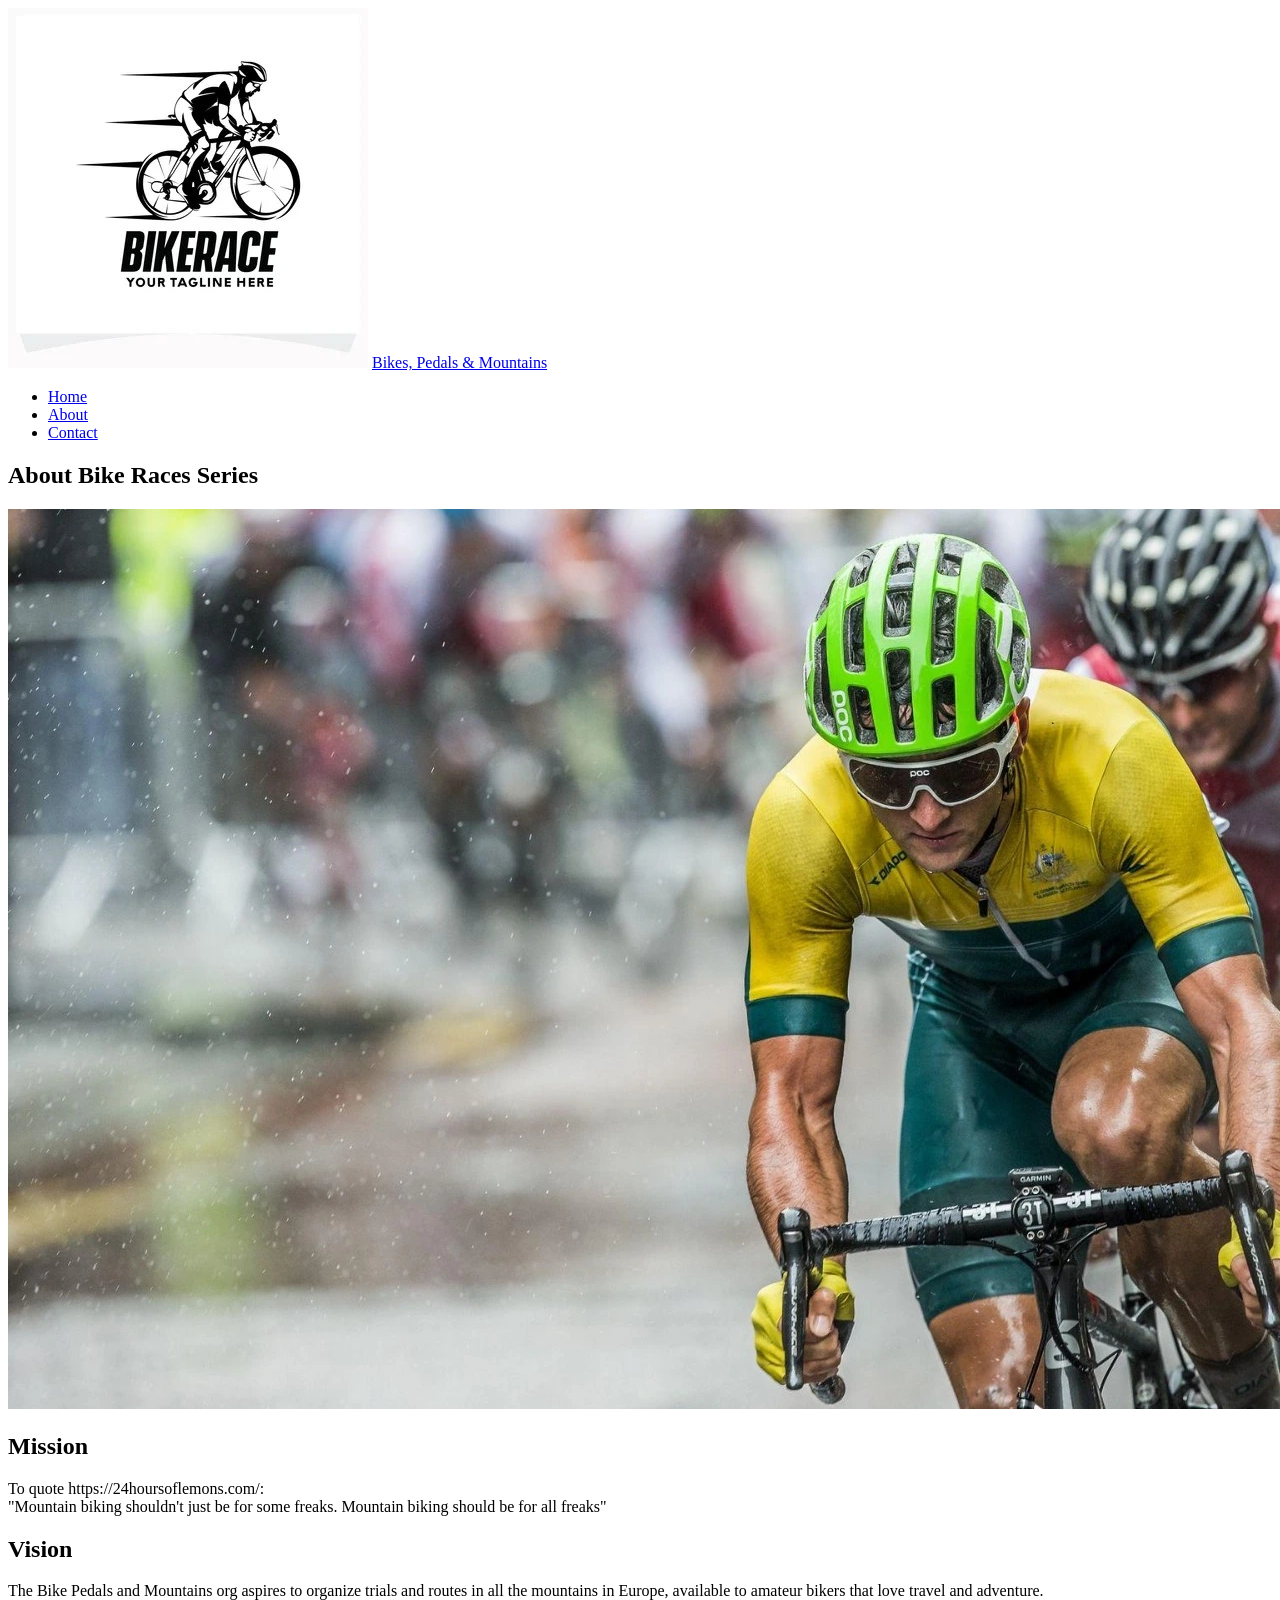
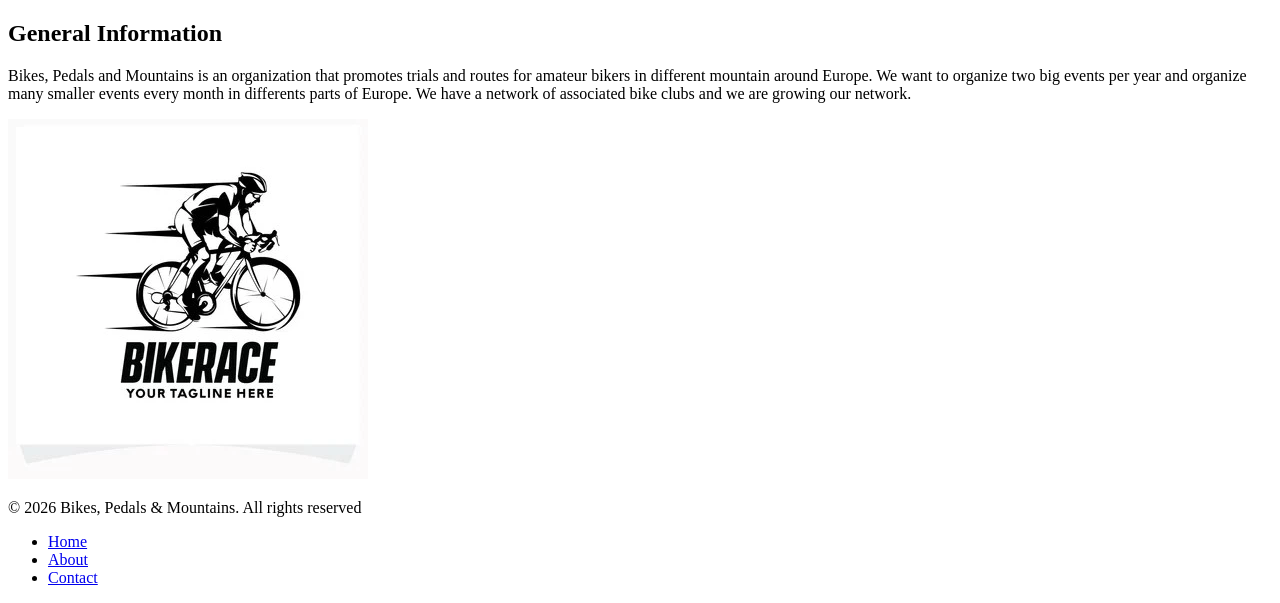
==== about.html @ d4987dd9 "Agregando links de estilos" ====
<!DOCTYPE html>
<html lang="en">
<head>
    <meta charset="UTF-8">
    <meta name="viewport" content="width=device-width, initial-scale=1.0">
    <title>Sobre Bike Race Series</title>
    <link rel="stylesheet" href="styles/brs_2.css">
</head>
<body>
   <header>
    <!-- Navbar -->
     <nav class="navbar">
        <div class="nav-container">
            <div class="nav-logo">
                <a href="index.html"><img src="assets/logo.webp" alt="Bike Race Series Logo"></a>
                <a href="index.html" class="nav-title">Bikes, Pedals & Mountains</a>
            </div>
            <ul class="nav-menu">
                <li class="nav-item">
                    <a href="index.html">Home</a>
                </li>
                <li class="nav-item">
                    <a href="about.html">About</a>
                </li>
                <li class="nav-item">
                    <a href="contact.html">Contact</a>
                </li>
            </ul>
        </div>
     </nav>
   </header> 
   <!-- Contenido Principal -->
    <main>
        <section class="section about-section">
            <header class="about-header">
                <h1 class="about-title">
                    About Bike Races Series
                </h1>
                <img src="assets/road.webp" alt="Dirt Jump Race">
            </header>
            <div class="about-description">
                <div class="about-feature">
                    <h2 class="feature-title">
                        Mission
                    </h2>
                    <p class="mission-text">
                        To quote https://24hoursoflemons.com/: <br>
                        "Mountain biking shouldn't just be for some freaks. Mountain biking should be for all freaks"
                    </p>
                </div>
                <div class="about-feature">
                    <h2 class="feature-title">
                        Vision 
                    </h2>
                    <p class="mission-text">
                        The Bike Pedals and Mountains org aspires to organize trials and routes in all the mountains in Europe, available to amateur bikers that love travel and adventure.
                    </p>
                </div>
                <div class="about-feature">
                    <h2 class="feature-title">
                        General Information 
                    </h2>
                    <p class="mission-text">
                        Bikes, Pedals and Mountains is an organization that promotes trials and routes for amateur bikers in different mountain around Europe. We want to organize two big events per year and organize many smaller events every month in differents parts of Europe. We have a network of associated bike clubs and we are growing our network.
                    </p>
                </div>
            </div>
        </section>
    </main>
    <!-- Footer -->
    <footer>
        <div class="footer-container">
            <img src="assets/logo.webp" alt="Bike Races Series Logo" class="footer-logo">
            <p class="footer-description">&copy; 2026 Bikes, Pedals & Mountains. All rights reserved</p>
            <ul class="links">
                <li class="link-item">
                    <a href="index.html">Home</a>
                </li>
                <li class="link-item">
                    <a href="about.html">About</a>
                </li>
                <li class="link-item">
                    <a href="contact.html">Contact</a>
                </li>
            </ul>
        </div>
    </footer>
</body>
</html>
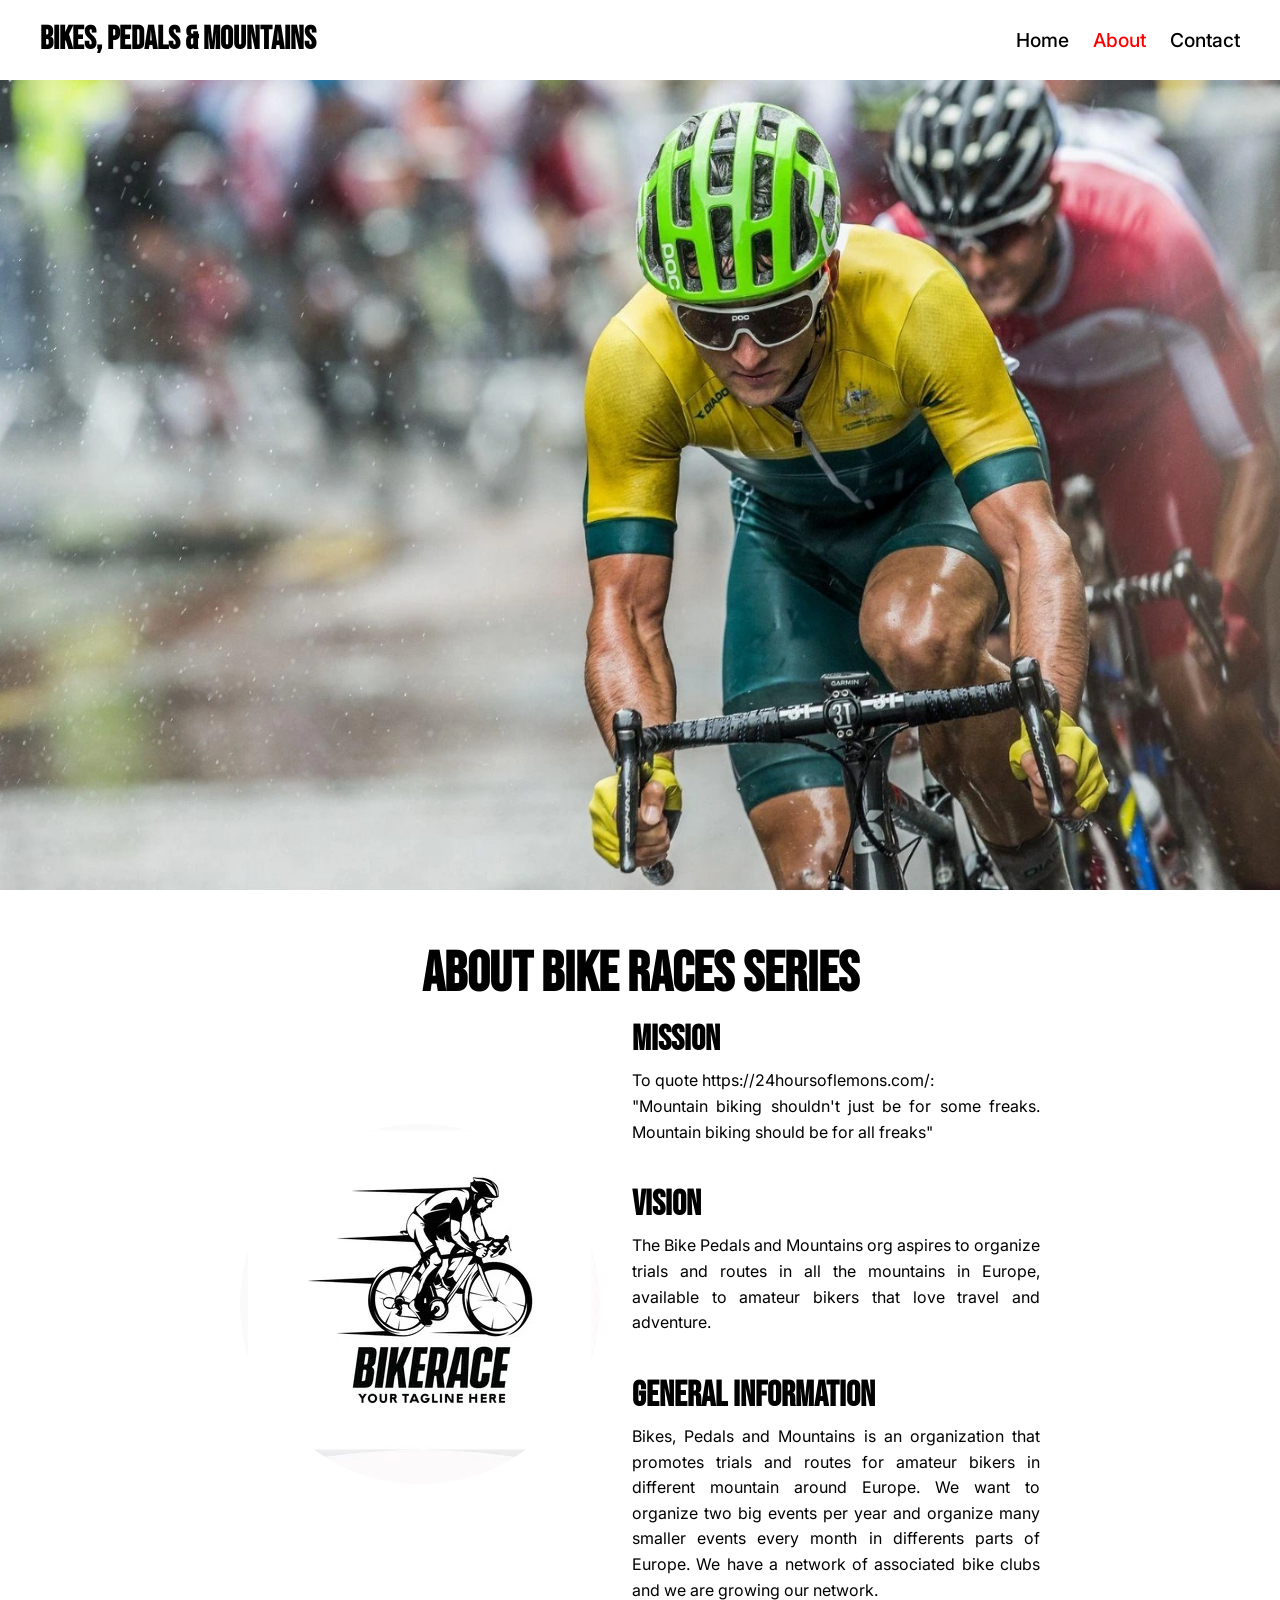
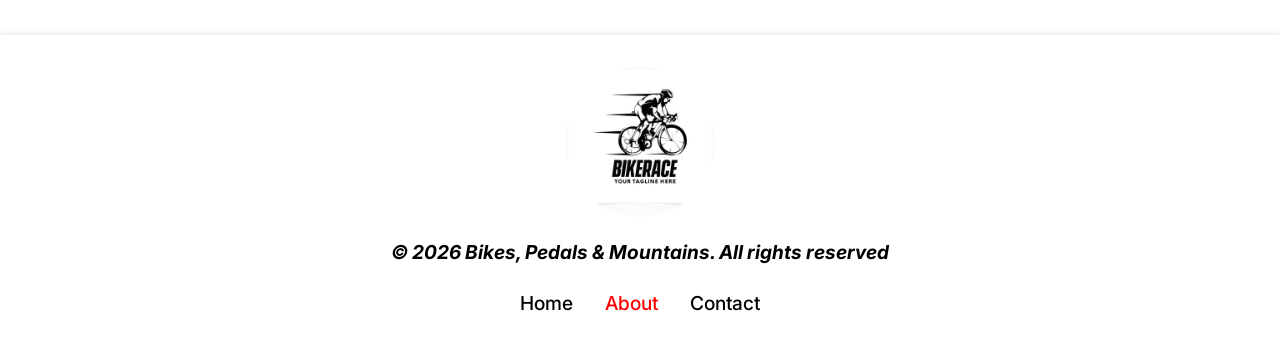
==== commit eacb73d6: "Cambios en el HHTML y estilos brs_2" ====
--- a/about.html
+++ b/about.html
@@ -4,6 +4,9 @@
     <meta charset="UTF-8">
     <meta name="viewport" content="width=device-width, initial-scale=1.0">
     <title>Sobre Bike Race Series</title>
+    <link rel="preconnect" href="https://fonts.googleapis.com">
+    <link rel="preconnect" href="https://fonts.gstatic.com" crossorigin>
+    <link href="https://fonts.googleapis.com/css2?family=Bebas+Neue&family=Inter:ital,opsz,wght@0,14..32,100..900;1,14..32,100..900&display=swap" rel="stylesheet">
     <link rel="stylesheet" href="styles/brs_2.css">
 </head>
 <body>
@@ -12,7 +15,6 @@
      <nav class="navbar">
         <div class="nav-container">
             <div class="nav-logo">
-                <a href="index.html"><img src="assets/logo.webp" alt="Bike Race Series Logo"></a>
                 <a href="index.html" class="nav-title">Bikes, Pedals & Mountains</a>
             </div>
             <ul class="nav-menu">
@@ -20,7 +22,7 @@
                     <a href="index.html">Home</a>
                 </li>
                 <li class="nav-item">
-                    <a href="about.html">About</a>
+                    <a href="about.html" class="active">About</a>
                 </li>
                 <li class="nav-item">
                     <a href="contact.html">Contact</a>
@@ -33,13 +35,16 @@
     <main>
         <section class="section about-section">
             <header class="about-header">
+                <img src="assets/road.webp" alt="Dirt Jump Race">
                 <h1 class="about-title">
                     About Bike Races Series
                 </h1>
-                <img src="assets/road.webp" alt="Dirt Jump Race">
             </header>
             <div class="about-description">
-                <div class="about-feature">
+                <div class="about-logo">
+                    <img src="assets/logo.webp" alt="Bike Race Series Logo">
+                </div>
+                <div class="mision-feature">
                     <h2 class="feature-title">
                         Mission
                     </h2>
@@ -48,7 +53,7 @@
                         "Mountain biking shouldn't just be for some freaks. Mountain biking should be for all freaks"
                     </p>
                 </div>
-                <div class="about-feature">
+                <div class="vision-feature">
                     <h2 class="feature-title">
                         Vision 
                     </h2>
@@ -56,11 +61,11 @@
                         The Bike Pedals and Mountains org aspires to organize trials and routes in all the mountains in Europe, available to amateur bikers that love travel and adventure.
                     </p>
                 </div>
-                <div class="about-feature">
+                <div class="general-feature">
                     <h2 class="feature-title">
                         General Information 
                     </h2>
-                    <p class="mission-text">
+                    <p class="general-text">
                         Bikes, Pedals and Mountains is an organization that promotes trials and routes for amateur bikers in different mountain around Europe. We want to organize two big events per year and organize many smaller events every month in differents parts of Europe. We have a network of associated bike clubs and we are growing our network.
                     </p>
                 </div>
@@ -68,7 +73,7 @@
         </section>
     </main>
     <!-- Footer -->
-    <footer>
+    <footer class="footer">
         <div class="footer-container">
             <img src="assets/logo.webp" alt="Bike Races Series Logo" class="footer-logo">
             <p class="footer-description">&copy; 2026 Bikes, Pedals & Mountains. All rights reserved</p>
@@ -77,7 +82,7 @@
                     <a href="index.html">Home</a>
                 </li>
                 <li class="link-item">
-                    <a href="about.html">About</a>
+                    <a href="about.html" class="active">About</a>
                 </li>
                 <li class="link-item">
                     <a href="contact.html">Contact</a>
--- a/styles/brs_2.css
+++ b/styles/brs_2.css
@@ -0,0 +1,248 @@
+/* Reseto basico */
+* {
+    margin: 0;
+    padding: 0;
+    box-sizing: border-box;
+}
+
+body {
+    font-family: "Inter", sans-serif;
+    line-height: 1.6;
+}
+
+/* Estilos Generales Navbar y Footer */
+/* Estilos del navbar */
+.navbar {
+    padding: 20px 40px;
+    background-color: #fff;
+    height: 80px;
+    width: 100%;
+    box-shadow: 0 2px 10px rgba(0, 0, 0, 0.4);
+}
+
+.nav-container {
+    display: flex;
+    justify-content: space-between;
+    align-items: center;
+    height: 100%;
+}
+
+.nav-title {
+    text-decoration: none;
+    color: #000;
+    font-weight: bold;
+    font-size: 2rem;
+    font-family: 'Bebas Neue', sans-serif;
+}
+
+.nav-menu {
+    display: flex;
+    list-style: none;
+    gap: 24px;
+}
+
+.nav-item a {
+    text-decoration: none;
+    color: #000;
+    font-weight: 500;
+    font-size: 1.2rem;
+}
+
+.nav-item a:hover {
+    text-decoration: underline;
+    color: red;
+}
+
+.active {
+    color: red !important;
+}
+
+/* Estilos del Footer */
+.footer {
+    box-shadow: 0 2px 10px rgba(0, 0, 0, 0.2);
+}
+
+.footer-container {
+    display: flex;
+    flex-direction: column;
+    align-items: center;
+    gap: 20px;
+    font-size: 1.2rem;
+    padding: 2rem;
+}
+
+.footer-logo {
+    width: 150px;
+    height: 150px;
+    border-radius: 500px;
+}
+
+.footer-description {
+    font-style: italic;
+    font-weight: bold;
+}
+
+.links {
+    list-style: none;
+    display: flex;
+    gap: 2rem;
+}
+
+.link-item a {
+    text-decoration: none;
+    color: #000;
+    font-weight: 500;
+}
+
+/* Estilos index.html */
+.hero-section {
+    display: flex;
+    flex-direction: column;
+    gap: 1.5rem;
+    align-items: center;
+    justify-content: center;
+}
+
+.img-container {
+    width: 100%;
+    height: 90vh;
+}
+
+.img-container img {
+    width: 100%;
+    height: 100%;
+    object-fit: fill;
+    display: block;
+}
+
+.hero-title {
+    font-size: clamp(2rem, 5vw, 3.5rem);
+    font-family: 'Bebas Neue', sans-serif;
+    margin-top: 2rem;
+}
+
+.hero-container {
+    width: 100%;
+    max-width: 800px;
+    display: grid;
+    grid-template-columns: repeat(auto-fit, minmax(250px, 1fr));
+    justify-items: center;
+    align-items: center;
+    gap: 1rem;
+    padding: 2rem;
+}
+
+.hero-img img {
+    width: 90%;
+    height: 90%;
+    border-radius: 1000px;
+}
+
+.events {
+    list-style: none;
+    font-size: 1.2rem;
+}
+
+.date {
+    font-style: italic;
+    font-weight: 500;
+}
+
+.event {
+    font-weight: bold;
+    font-family: 'Bebas Neue', sans-serif;
+    font-size: 1.8rem;
+}
+
+/* Estilos about.html */
+.about-header {
+    width: 100%;
+    height: 100vh;
+    text-align: center;
+}
+
+.about-header img {
+    width: 100%;
+    height: 90%;
+    object-fit: cover;
+}
+
+.about-title {
+    font-size: clamp(2rem, 5vw, 3.5rem);
+    font-family: 'Bebas Neue', sans-serif;
+    margin-top: 2rem;
+}
+
+.about-description{
+    display: grid;
+    grid-template-areas: 
+    'logo mision'
+    'logo vision'
+    'logo general'
+    ;
+    max-width: 800px;
+    justify-items: center;
+    align-items: center;
+    gap: 2rem;
+    margin: 2rem auto;
+    text-align: justify;
+}
+
+.about-logo {
+    grid-area: logo;
+}
+
+.about-logo img {
+    border-radius: 500px;
+}
+
+.mision-feature {
+    grid-area: mision;
+}
+
+.vision-feature {
+    grid-area: vision;
+}
+
+.general-feature {
+    grid-area: general;
+}
+
+.feature-title {
+    font-family: 'Bebas Neue', sans-serif;
+    font-size: clamp(2rem, 4.5vw, 2.2rem);
+}
+
+/* Estilos contact.html */
+
+.contact-title {
+    text-align: center;
+    margin-top: 2rem;
+    font-size: clamp(2rem, 5vw, 3.5rem);
+    font-family: 'Bebas Neue', sans-serif;
+}
+
+.contact-information {
+    display: flex;
+    gap: 2rem;
+    justify-content: center;
+    align-items: center;
+}
+
+.contact-logo img {
+    width: 80%;
+    height: 80%;
+    border-radius: 500px;
+}
+
+.contact-text {
+    font-size: 1.2rem;
+    font-weight: 600;
+}
+
+.email-contact {
+    color: blue;
+    font-style: italic;
+    text-decoration: underline;
+    cursor: pointer;
+}
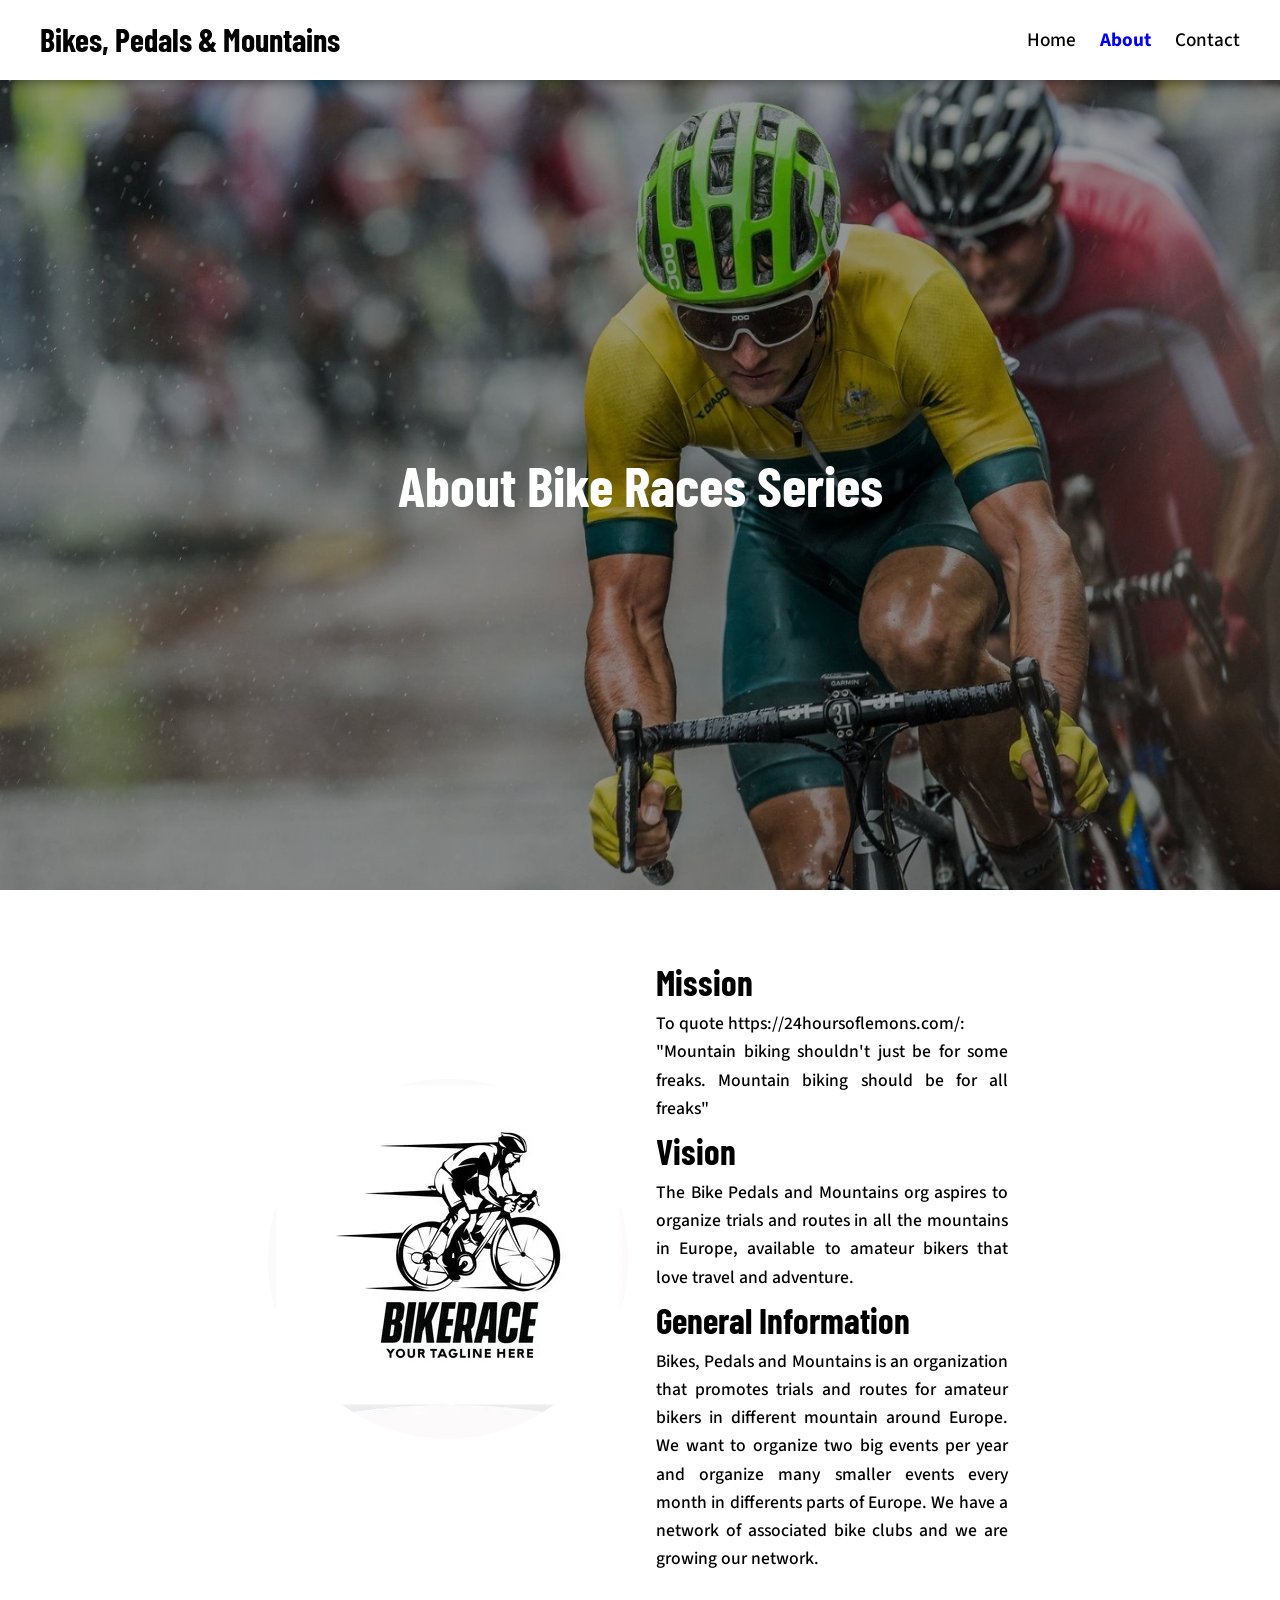
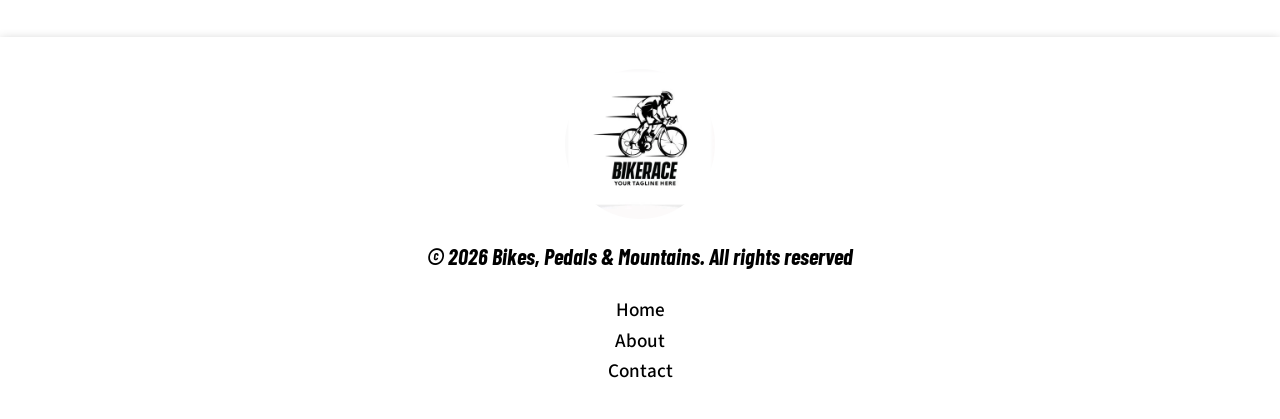
==== commit cdfa4f88: "Propuesta del primer estilo brs_1" ====
--- a/about.html
+++ b/about.html
@@ -6,8 +6,8 @@
     <title>Sobre Bike Race Series</title>
     <link rel="preconnect" href="https://fonts.googleapis.com">
     <link rel="preconnect" href="https://fonts.gstatic.com" crossorigin>
-    <link href="https://fonts.googleapis.com/css2?family=Bebas+Neue&family=Inter:ital,opsz,wght@0,14..32,100..900;1,14..32,100..900&display=swap" rel="stylesheet">
-    <link rel="stylesheet" href="styles/brs_2.css">
+    <link href="https://fonts.googleapis.com/css2?family=Barlow+Condensed:wght@400;700&family=Source+Sans+3:wght@400;500;700&display=swap" rel="stylesheet">
+    <link rel="stylesheet" href="styles/brs_1.css">
 </head>
 <body>
    <header>
@@ -34,7 +34,7 @@
    <!-- Contenido Principal -->
     <main>
         <section class="section about-section">
-            <header class="about-header">
+            <header class="img-container">
                 <img src="assets/road.webp" alt="Dirt Jump Race">
                 <h1 class="about-title">
                     About Bike Races Series
@@ -44,30 +44,32 @@
                 <div class="about-logo">
                     <img src="assets/logo.webp" alt="Bike Race Series Logo">
                 </div>
-                <div class="mision-feature">
-                    <h2 class="feature-title">
-                        Mission
-                    </h2>
-                    <p class="mission-text">
-                        To quote https://24hoursoflemons.com/: <br>
-                        "Mountain biking shouldn't just be for some freaks. Mountain biking should be for all freaks"
-                    </p>
-                </div>
-                <div class="vision-feature">
-                    <h2 class="feature-title">
-                        Vision 
-                    </h2>
-                    <p class="mission-text">
-                        The Bike Pedals and Mountains org aspires to organize trials and routes in all the mountains in Europe, available to amateur bikers that love travel and adventure.
-                    </p>
-                </div>
-                <div class="general-feature">
-                    <h2 class="feature-title">
-                        General Information 
-                    </h2>
-                    <p class="general-text">
-                        Bikes, Pedals and Mountains is an organization that promotes trials and routes for amateur bikers in different mountain around Europe. We want to organize two big events per year and organize many smaller events every month in differents parts of Europe. We have a network of associated bike clubs and we are growing our network.
-                    </p>
+                <div class="about-features">
+                    <div class="about-feature">
+                        <h2 class="feature-title">
+                            Mission
+                        </h2>
+                        <p class="feature-text">
+                            To quote https://24hoursoflemons.com/: <br>
+                            "Mountain biking shouldn't just be for some freaks. Mountain biking should be for all freaks"
+                        </p>
+                    </div>
+                    <div class="about-feature">
+                        <h2 class="feature-title">
+                            Vision 
+                        </h2>
+                        <p class="feature-text">
+                            The Bike Pedals and Mountains org aspires to organize trials and routes in all the mountains in Europe, available to amateur bikers that love travel and adventure.
+                        </p>
+                    </div>
+                    <div class="about-feature">
+                        <h2 class="feature-title">
+                            General Information 
+                        </h2>
+                        <p class="feature-text">
+                            Bikes, Pedals and Mountains is an organization that promotes trials and routes for amateur bikers in different mountain around Europe. We want to organize two big events per year and organize many smaller events every month in differents parts of Europe. We have a network of associated bike clubs and we are growing our network.
+                        </p>
+                    </div>
                 </div>
             </div>
         </section>
@@ -82,7 +84,7 @@
                     <a href="index.html">Home</a>
                 </li>
                 <li class="link-item">
-                    <a href="about.html" class="active">About</a>
+                    <a href="about.html">About</a>
                 </li>
                 <li class="link-item">
                     <a href="contact.html">Contact</a>
--- a/styles/brs_1.css
+++ b/styles/brs_1.css
@@ -0,0 +1,251 @@
+/* Reseto basico */
+* {
+    margin: 0;
+    padding: 0;
+    box-sizing: border-box;
+}
+
+body {
+    font-family: 'Source Sans 3', sans-serif;
+    line-height: 1.6;
+}
+
+/* Estilos Generales Navbar y Footer */
+/* Estilos del navbar */
+.navbar {
+    padding: 20px 40px;
+    background-color: #fff;
+    height: 80px;
+    width: 100%;
+    box-shadow: 0 2px 10px rgba(0, 0, 0, 0.4);
+}
+
+.nav-container {
+    display: flex;
+    justify-content: space-between;
+    align-items: center;
+    height: 100%;
+}
+
+.nav-title {
+    text-decoration: none;
+    color: #000;
+    font-weight: bold;
+    font-size: 2rem;
+    font-family: 'Barlow Condensed', sans-serif;
+}
+
+.nav-menu {
+    display: flex;
+    list-style: none;
+    gap: 24px;
+}
+
+.nav-item a {
+    text-decoration: none;
+    color: #000;
+    font-weight: 500;
+    font-size: 1.2rem;
+}
+
+.nav-item a:hover {
+    text-decoration: underline;
+    color: blue;
+}
+
+.active {
+    color: blue !important;
+    font-weight: bold !important;
+}
+
+/* Estilos del footer */
+.footer { box-shadow: 0 2px 10px rgba(0, 0, 0, 0.2);}
+
+.footer-container {
+    display: flex;
+    flex-direction: column;
+    align-items: center;
+    gap: 20px;
+    font-size: 1.2rem;
+    padding: 2rem;
+}
+
+.footer-logo {
+    width: 150px;
+    height: 150px;
+    border-radius: 1000px;
+}
+
+.footer-description {
+    font-style: italic;
+    font-weight: bold;
+    font-family: 'Barlow Condensed', sans-serif;
+    font-size: 1.4rem;
+}
+
+.links {
+    list-style: none;
+    text-align: center;
+}
+
+.link-item a {
+    text-decoration: none;
+    color: #000;
+    font-weight: 500;
+}
+
+.link-item a:hover {
+    color: blue;
+}
+
+/* Estilos index.html */
+.hero-section {
+    display: flex;
+    flex-direction: column;
+    gap: 1.5rem;
+    align-items: center;
+    justify-content: center;
+}
+
+.img-container {
+    width: 100%;
+    height: 90vh;
+    position: relative;
+}
+
+.img-container img {
+    display: block;
+    width: 100%;
+    height: 100%;
+    object-fit: cover;
+    position: relative;
+    z-index: -1;
+}
+
+.hero-title {
+    position: absolute;
+    top: 50%;
+    left: 50%;
+    transform: translate(-50%, -50%);
+    z-index: 3;
+    color: #fff;
+    font-size: clamp(2rem, 5vw, 3.5rem);
+    font-family: 'Barlow Condensed', sans-serif;
+}
+
+.img-container::before {
+    content: '';
+    position: absolute;
+    top: 0;
+    left: 0;
+    width: 100%;
+    height: 100%;
+    background: rgba(0, 0, 0, 0.4);
+    z-index: 2;
+}
+
+.hero-container {
+    width: 100%;
+    max-width: 800px;
+    display: grid;
+    grid-template-columns: repeat(auto-fit, minmax(300px, 1fr));
+    justify-items: center;
+    align-items: center;
+    gap: 1rem;
+    padding: 2rem;
+}
+
+.hero-img img {
+    width: 90%;
+    height: 90;
+    border-radius: 1000px;
+}
+
+.events {
+    list-style: none;
+    font-size: 1.2rem;
+}
+
+.date {
+    font-style: italic;
+    font-weight: 500;
+}
+
+.event {
+    font-weight: bold;
+    font-family: 'Barlow Condensed', sans-serif;
+    font-size: 1.6rem;
+}
+
+/* Estilos about.html */
+
+.about-title {
+    position: absolute;
+    top: 50%;
+    left: 50%;
+    transform: translate(-50%, -50%);
+    z-index: 3;
+    color: #fff;
+    font-size: clamp(2rem, 5vw, 3.5rem);
+    font-family: 'Barlow Condensed', sans-serif;
+}
+
+.about-description {
+    width: 100%;
+    max-width: 800px;
+    margin: 2rem auto;
+    display: grid;
+    grid-template-columns: repeat(auto-fit, minmax(300px, 1fr));
+    justify-items: center;
+    align-items: center;
+    gap: 2rem;
+    padding: 2rem;
+    text-align: justify;
+    font-weight: 500;
+    font-size: 1.1rem;
+}
+
+.about-logo img { border-radius: 1000px;}
+
+.feature-title {
+    font-family: 'Barlow Condensed', sans-serif;
+    font-size: clamp(2rem, 4.5vw, 2.2rem);
+}
+
+/* Estilos contact.html */
+.contact-title {
+    position: absolute;
+    top: 50%;
+    left: 50%;
+    transform: translate(-50%, -50%);
+    z-index: 3;
+    color: #fff;
+    font-size: clamp(2rem, 5vw, 3.5rem);
+    font-family: 'Barlow Condensed', sans-serif;
+}
+
+.contact-information {
+    display: flex;
+    gap: 2rem;
+    justify-content: center;
+    align-items: center;
+    margin: 2rem;
+}
+
+.contact-logo img {
+    width: 80%;
+    height: 80%;
+    border-radius: 1000px;
+}
+
+.contact-text {
+    font-size: 1.2rem;
+    font-weight: 600;
+}
+
+.email-contact {
+    color: blue;
+    font-style: italic;
+    text-decoration: underline;
+    cursor: pointer;
+}
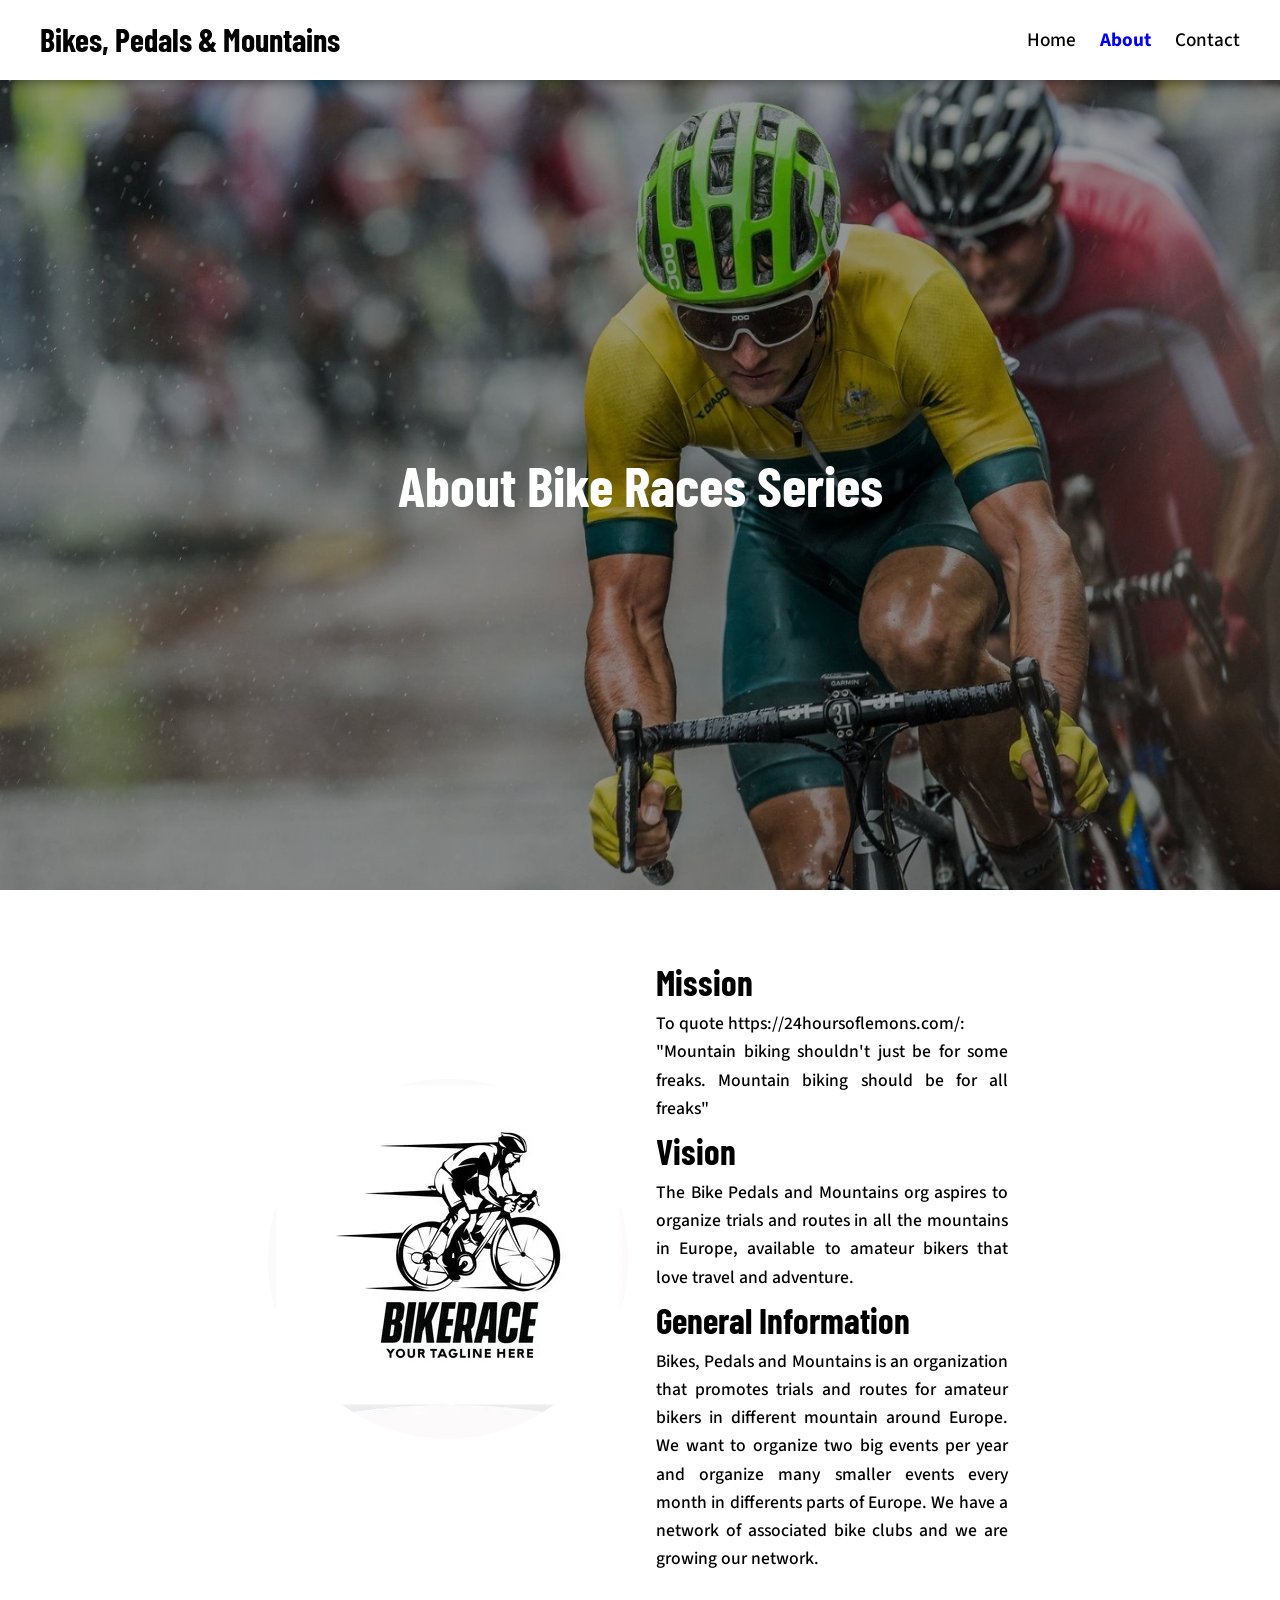
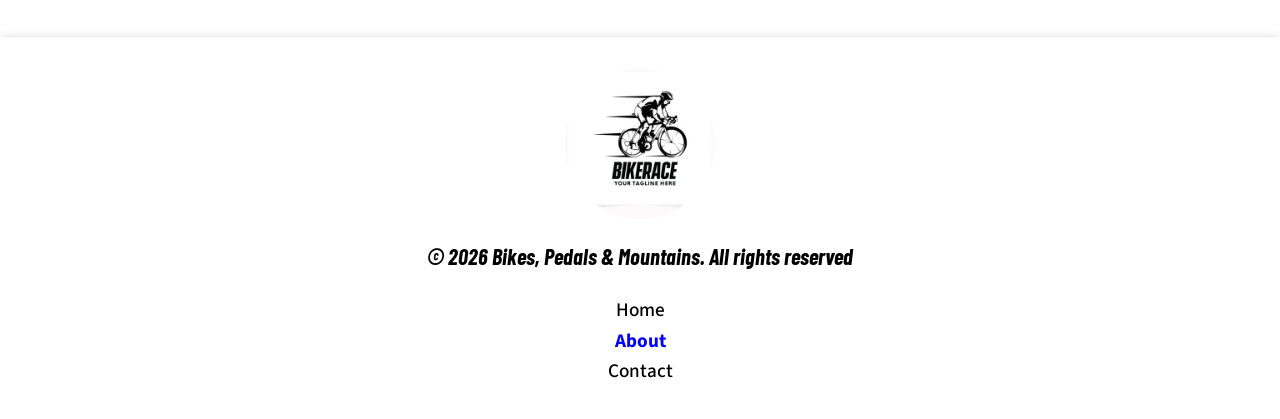
==== commit 8ceec34e: "Merge main en brs_1, resuelve conflictos HTML" ====
--- a/about.html
+++ b/about.html
@@ -84,7 +84,7 @@
                     <a href="index.html">Home</a>
                 </li>
                 <li class="link-item">
-                    <a href="about.html">About</a>
+                    <a href="about.html" class="active">About</a>
                 </li>
                 <li class="link-item">
                     <a href="contact.html">Contact</a>
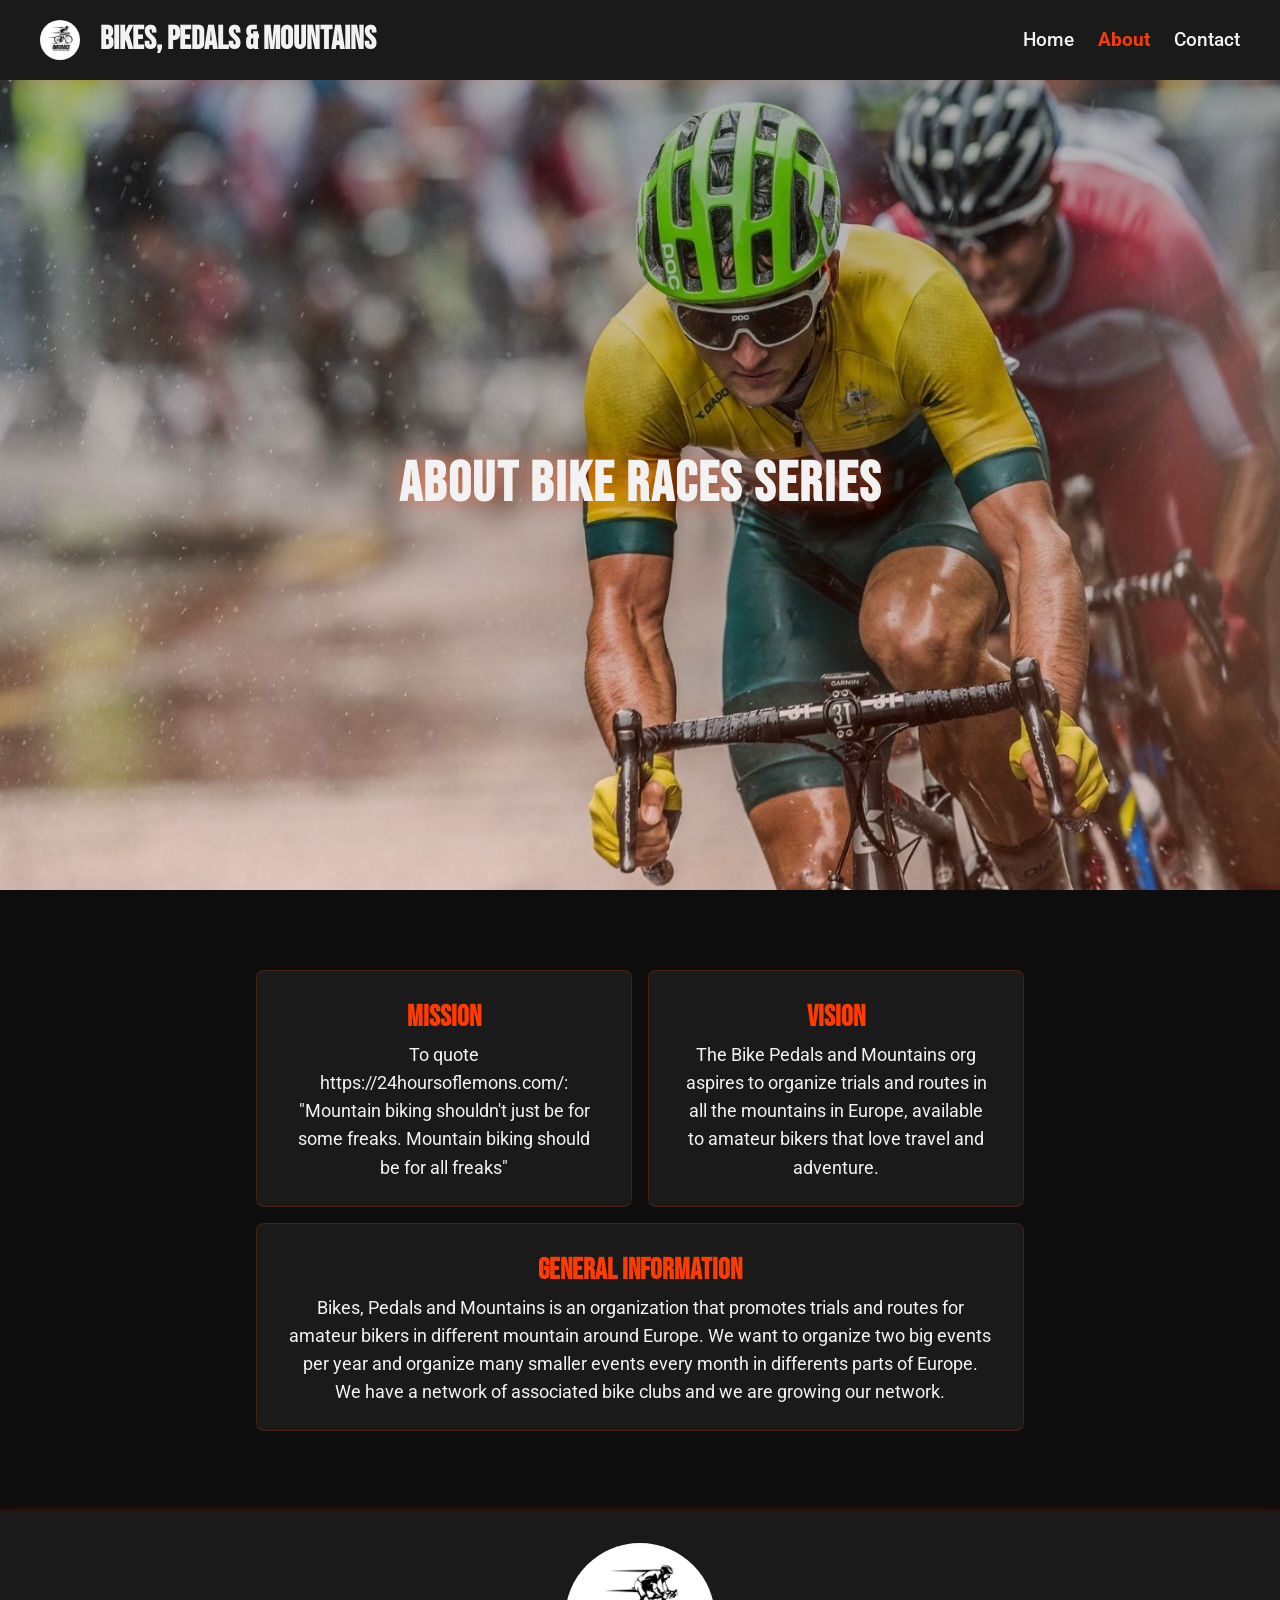
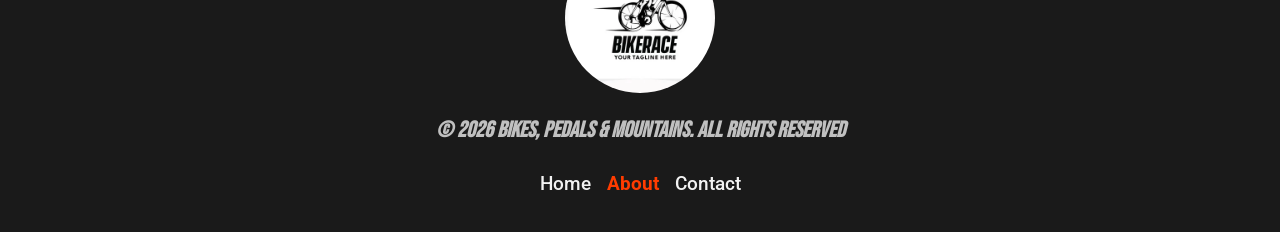
==== commit 2400a160: "Cambios en HTML y propuesta de estilos propios de la página" ====
--- a/about.html
+++ b/about.html
@@ -3,11 +3,11 @@
 <head>
     <meta charset="UTF-8">
     <meta name="viewport" content="width=device-width, initial-scale=1.0">
-    <title>Sobre Bike Race Series</title>
+    <title>About Bike Race Series</title>
     <link rel="preconnect" href="https://fonts.googleapis.com">
     <link rel="preconnect" href="https://fonts.gstatic.com" crossorigin>
-    <link href="https://fonts.googleapis.com/css2?family=Barlow+Condensed:wght@400;700&family=Source+Sans+3:wght@400;500;700&display=swap" rel="stylesheet">
-    <link rel="stylesheet" href="styles/brs_1.css">
+    <link href="https://fonts.googleapis.com/css2?family=Bebas+Neue&family=Roboto:ital,wght@0,100..900;1,100..900&display=swap" rel="stylesheet">
+    <link rel="stylesheet" href="styles/brs_3.css">
 </head>
 <body>
    <header>
@@ -15,6 +15,7 @@
      <nav class="navbar">
         <div class="nav-container">
             <div class="nav-logo">
+                <a href="index.html"><img src="assets/logo.webp" alt="Bike Race Series Logo"></a>
                 <a href="index.html" class="nav-title">Bikes, Pedals & Mountains</a>
             </div>
             <ul class="nav-menu">
@@ -41,10 +42,7 @@
                 </h1>
             </header>
             <div class="about-description">
-                <div class="about-logo">
-                    <img src="assets/logo.webp" alt="Bike Race Series Logo">
-                </div>
-                <div class="about-features">
+                <article class="card-description">
                     <div class="about-feature">
                         <h2 class="feature-title">
                             Mission
@@ -54,6 +52,8 @@
                             "Mountain biking shouldn't just be for some freaks. Mountain biking should be for all freaks"
                         </p>
                     </div>
+                </article>
+                <article class="card-description">
                     <div class="about-feature">
                         <h2 class="feature-title">
                             Vision 
@@ -62,6 +62,8 @@
                             The Bike Pedals and Mountains org aspires to organize trials and routes in all the mountains in Europe, available to amateur bikers that love travel and adventure.
                         </p>
                     </div>
+                </article>
+                <article class="card-description">
                     <div class="about-feature">
                         <h2 class="feature-title">
                             General Information 
@@ -70,7 +72,7 @@
                             Bikes, Pedals and Mountains is an organization that promotes trials and routes for amateur bikers in different mountain around Europe. We want to organize two big events per year and organize many smaller events every month in differents parts of Europe. We have a network of associated bike clubs and we are growing our network.
                         </p>
                     </div>
-                </div>
+                </article>
             </div>
         </section>
     </main>
--- a/styles/brs_3.css
+++ b/styles/brs_3.css
@@ -0,0 +1,323 @@
+/* Variables */
+:root {
+    /* Paleta */
+    --bg-color: #0D0D0D;
+    --primary-color: #FF3C00;
+    --secondary-color: #C0C0C0;
+    --sections-color: #1A1A1A;
+    --text-color: #F2F2F2;
+    --accent-color: #FFD100;
+
+    /* Tipografia */
+    --title-font: 'Bebas Neue', sans-serif;
+    --body-font: 'Roboto', sans-serif;
+}
+
+ /* Reseteo basico */
+ * {
+    margin: 0;
+    padding: 0;
+    box-sizing: border-box;
+ }
+
+ body {
+    background-color: var(--bg-color);
+    color: var(--text-color);
+    font-family: var(--body-font);
+    line-height: 1.6;
+    padding-top: 80px;
+ }
+
+ /* Estilos Generales Navbar y footer */
+ /* Estilos navbar */
+ .navbar {
+    padding: 20px 40px;
+    background-color: var(--sections-color);
+    height: 80px;
+    width: 100%;
+    box-shadow: 0 2px 10px rgba(255, 60, 0, 0.1);
+    position: fixed;
+    top: 0;
+    left: 0;
+    right: 0;
+    z-index: 1000;
+ }
+
+ .nav-container {
+    display: flex;
+    justify-content: space-between;
+    align-items: center;
+    height: 100%;
+ }
+
+ .nav-logo {
+    display: flex;
+    align-items: center;
+    gap: 20px;
+ }
+
+ .nav-logo img {
+    height: 40px;
+    width: auto;
+    display: block;
+    border-radius: 500px;
+ }
+
+ .nav-title {
+    text-decoration: none;
+    color: var(--text-color);
+    font-weight: bold;
+    font-size: 2rem;
+    font-family: var(--title-font);
+    transition: color 0.3s;
+ }
+
+ .nav-title:hover { color: var(--primary-color); }
+
+ .nav-menu {
+    display: flex;
+    list-style: none;
+    gap: 24px;
+ }
+ 
+ .nav-item a {
+    text-decoration: none;
+    color: var(--text-color);
+    font-weight: 500;
+    font-size: 1.2rem;
+    transition: color 0.3s;
+ }
+
+ .nav-item a:hover { color: var(--primary-color); }
+
+ .active {
+    color: var(--primary-color) !important;
+    font-weight: bold !important;
+ }
+
+ /* Estilos footer */
+ .footer { 
+    background-color: var(--sections-color);
+    box-shadow: 0 2px 10px rgba(255, 60, 0, 0.3); 
+    margin-top: 2rem;
+}
+
+ .footer-container {
+    display: flex;
+    flex-direction: column;
+    align-items: center;
+    gap: 20px;
+    font-size: 1.2rem;
+    padding: 2rem;
+ }
+ 
+ .footer-logo {
+    width: 150px;
+    height: 150px;
+    border-radius: 1000px;
+ }
+
+ .footer-description {
+    font-style: italic;
+    font-weight: bold;
+    font-family: var(--title-font);
+    font-size: 1.4rem;
+    color: var(--secondary-color);
+ }
+
+ .links {
+    display: flex;
+    list-style: none;
+    gap: 1rem;
+ }
+
+ .link-item a {
+    text-decoration: none;
+    color: var(--text-color);
+    font-weight: 500;
+ }
+
+ .link-item a:hover { color: var(--primary-color); }
+
+ /* Estilos index.html */
+ .hero-section {
+    display: flex;
+    flex-direction: column;
+    gap: 1.5rem;
+    align-items: center;
+    justify-content: center;
+ }
+
+ .img-container {
+    width: 100%;
+    height: 90vh;
+    position: relative;
+ }
+
+ .img-container img {
+    display: block;
+    width: 100%;
+    height: 100%;
+    object-fit: cover;
+    position: relative;
+    z-index: -1;
+ }
+
+ /* Overlay img */
+ .img-container::before {
+    content: '';
+    position: absolute;
+    top: 0;
+    left: 0;
+    width: 100%;
+    height: 100%;
+    background:  linear-gradient(
+        to bottom,
+        rgba(0, 0, 0, 0.3),
+        rgba(255, 60, 0, 0.15)
+    );
+    z-index: 2;
+ }
+
+ .hero-title {
+    position: absolute;
+    top: 50%;
+    left: 50%;
+    transform: translate(-50%, -50%);
+    z-index: 3;
+    color: var(--text-color);
+    font-size: clamp(2rem, 5vw, 3.5rem);
+    font-family: var(--title-font);
+    letter-spacing: 2px;
+    text-shadow: 0 0 20px rgba(255, 60, 0, 0.5);
+ }
+
+.hero-container {
+    width: 100%;
+    max-width: 800px;
+    display: grid;
+    grid-template-columns: repeat(2, 1fr);
+    justify-items: center;
+    align-items: center;
+    gap: 1rem;
+    padding: 2rem;
+    margin: 2rem auto;
+}
+
+.card-event {
+    background-color: var(--sections-color);
+    border: 1px solid rgba(255, 60, 0, 0.2);
+    border-radius: 8px;
+    padding: 1.5rem 2rem;
+    width: 100%;
+    text-align: center;
+    transition: transform 0.3s, box-shadow 0.3s;
+}
+
+.card-event:hover {
+    transform: translateY(-4px);
+    box-shadow: 0 8px 20px rgba(255, 60, 0, 0.3);
+}
+
+.card-event:last-child { grid-column: 1 / -1; }
+
+.event {
+    color: var(--text-color);
+    font-family: var(--title-font);
+    font-size: 1.8rem;
+    margin-bottom: 0.5rem;
+}
+
+.date {
+    color: var(--primary-color);
+    font-weight: 500;
+    font-size: 1.1rem;
+}
+
+/* Estilos about.html */
+.about-title {
+    position: absolute;
+    top: 50%;
+    left: 50%;
+    transform: translate(-50%, -50%);
+    z-index: 3;
+    color: var(--text-color);
+    font-size: clamp(2rem, 5vw, 3.5rem);
+    font-family: var(--title-font);
+    letter-spacing: 2px;
+    text-shadow: 0 0 20px rgba(255, 60, 0, 0.5);
+}
+
+.about-description {
+    margin: 4rem auto;
+    max-width: 800px;
+    display: grid;
+    grid-template-columns: repeat(auto-fit, minmax(300px, 1fr));
+    justify-items: center;
+    align-items: center;
+    gap: 1rem;
+    padding: 1rem;
+}
+
+.card-description {
+    background-color: var(--sections-color);
+    border: 1px solid rgba(255, 60, 0, 0.2);
+    border-radius: 8px;
+    padding: 1.5rem 2rem;
+    width: 100%;
+    text-align: center;
+    transition: transform 0.3s, box-shadow 0.3s;
+}
+
+.card-description:hover {
+    transform: translateY(-4px);
+    box-shadow: 0 8px 20px rgba(255, 60, 0, 0.3);
+}
+
+.card-description:last-child { grid-column: 1 / -1; }
+
+.feature-title {
+    color: var(--primary-color);
+    font-family: var(--title-font);
+    font-size: 1.8rem;
+}
+
+.feature-text { font-size: 1.1rem; }
+
+
+.contact-title {
+    position: absolute;
+    top: 50%;
+    left: 50%;
+    transform: translate(-50%, -50%);
+    z-index: 3;
+    color: var(--text-color);
+    font-size: clamp(2rem, 5vw, 3.5rem);
+    font-family: var(--title-font);
+    letter-spacing: 2px;
+    text-shadow: 0 0 20px rgba(255, 60, 0, 0.5);
+ }
+
+ .contact-content {
+    height: 50vh;
+    width: 100%;
+    padding: 2rem;
+    display: flex;
+    align-items: center;
+    justify-content: center;
+ }
+
+ .contact-text {
+    font-size: 1.3rem;
+    font-weight: 500;
+ }
+
+ .email-contact {
+    font-style: italic;
+    color: var(--secondary-color);
+    cursor: pointer;
+ }
+
+ .email-contact:hover {
+    border-bottom: 1px solid var(--primary-color);
+ }
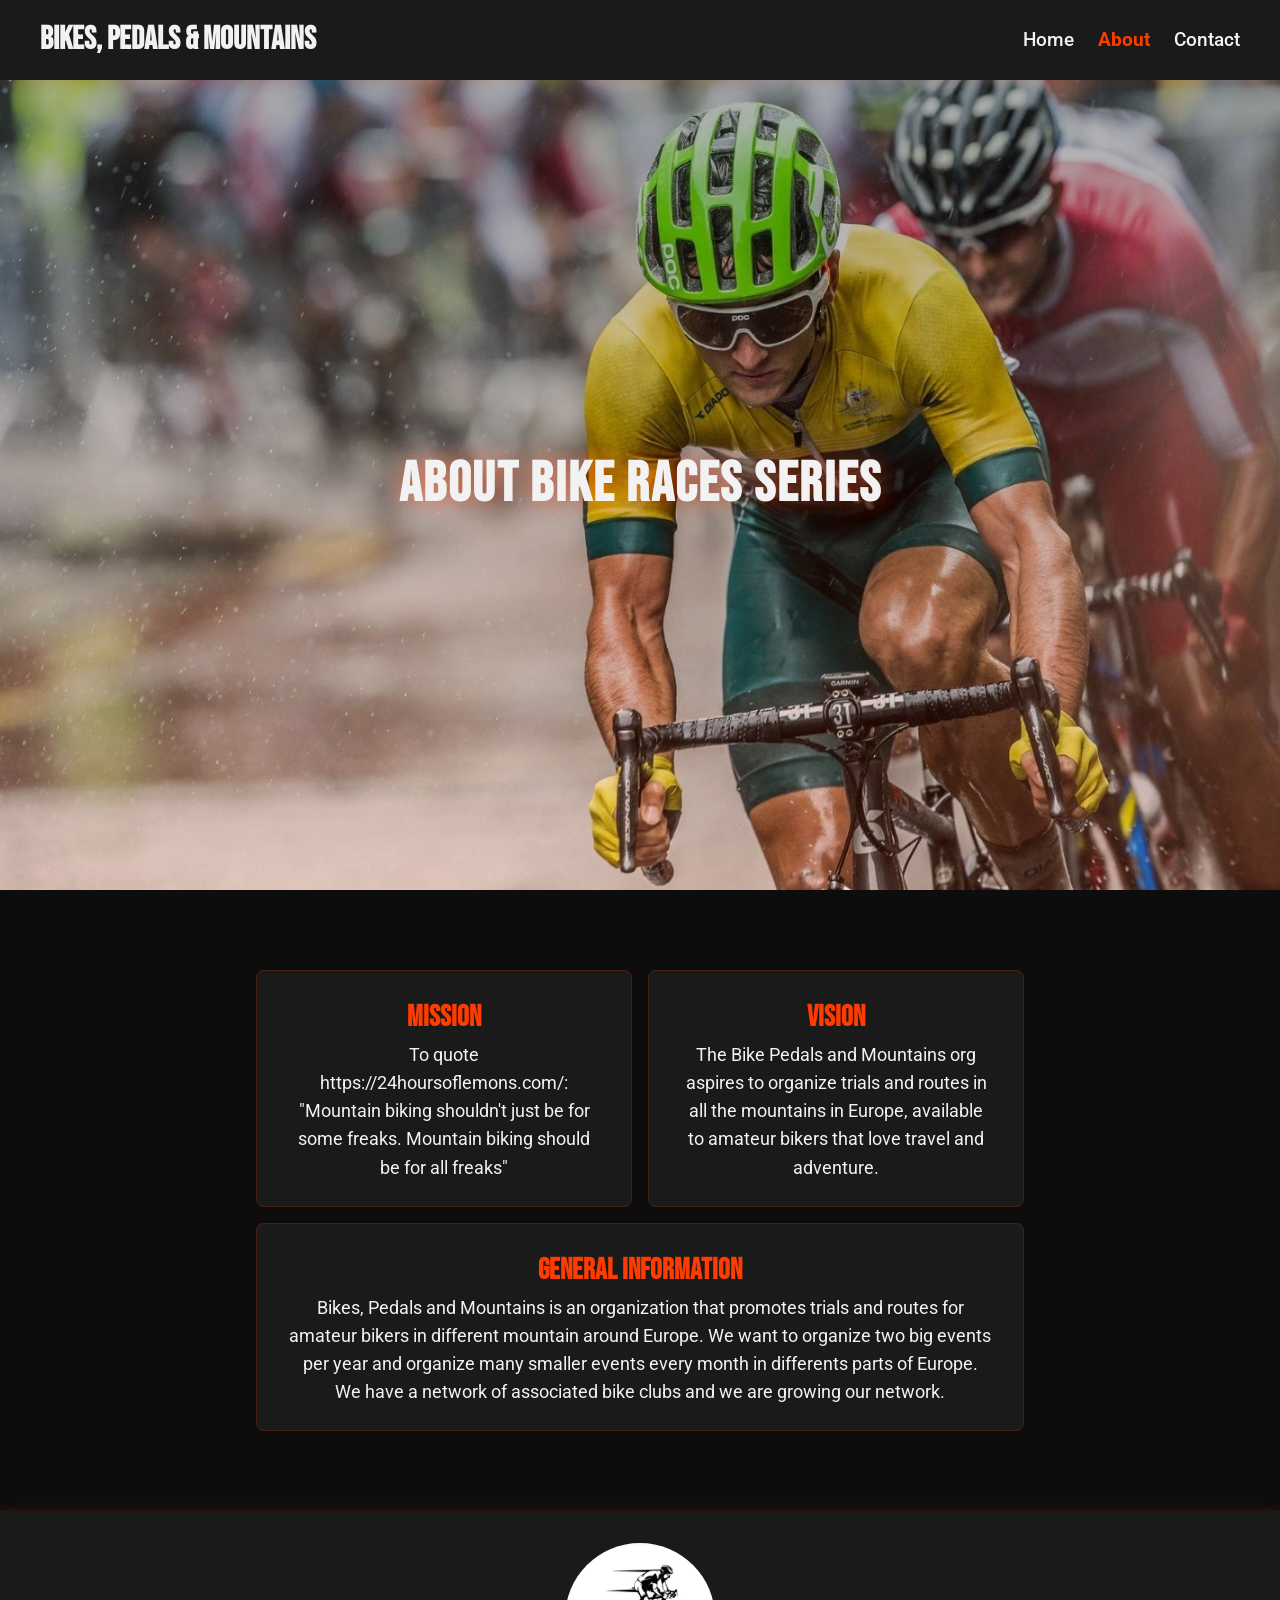
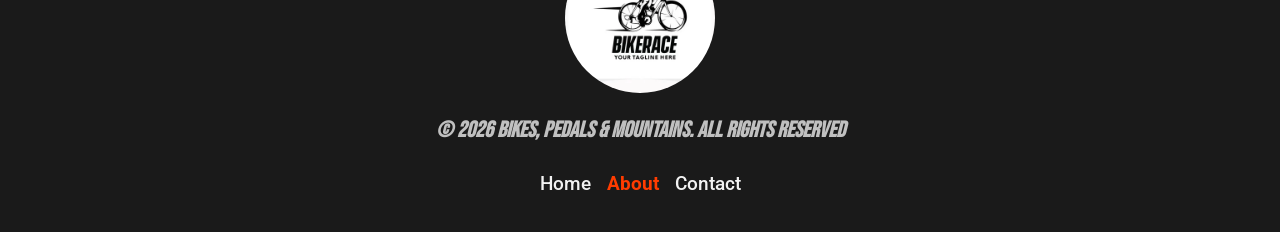
==== commit f7bbaafc: "Resolviendo los conflictos existentes en HTML" ====
--- a/about.html
+++ b/about.html
@@ -15,7 +15,6 @@
      <nav class="navbar">
         <div class="nav-container">
             <div class="nav-logo">
-                <a href="index.html"><img src="assets/logo.webp" alt="Bike Race Series Logo"></a>
                 <a href="index.html" class="nav-title">Bikes, Pedals & Mountains</a>
             </div>
             <ul class="nav-menu">
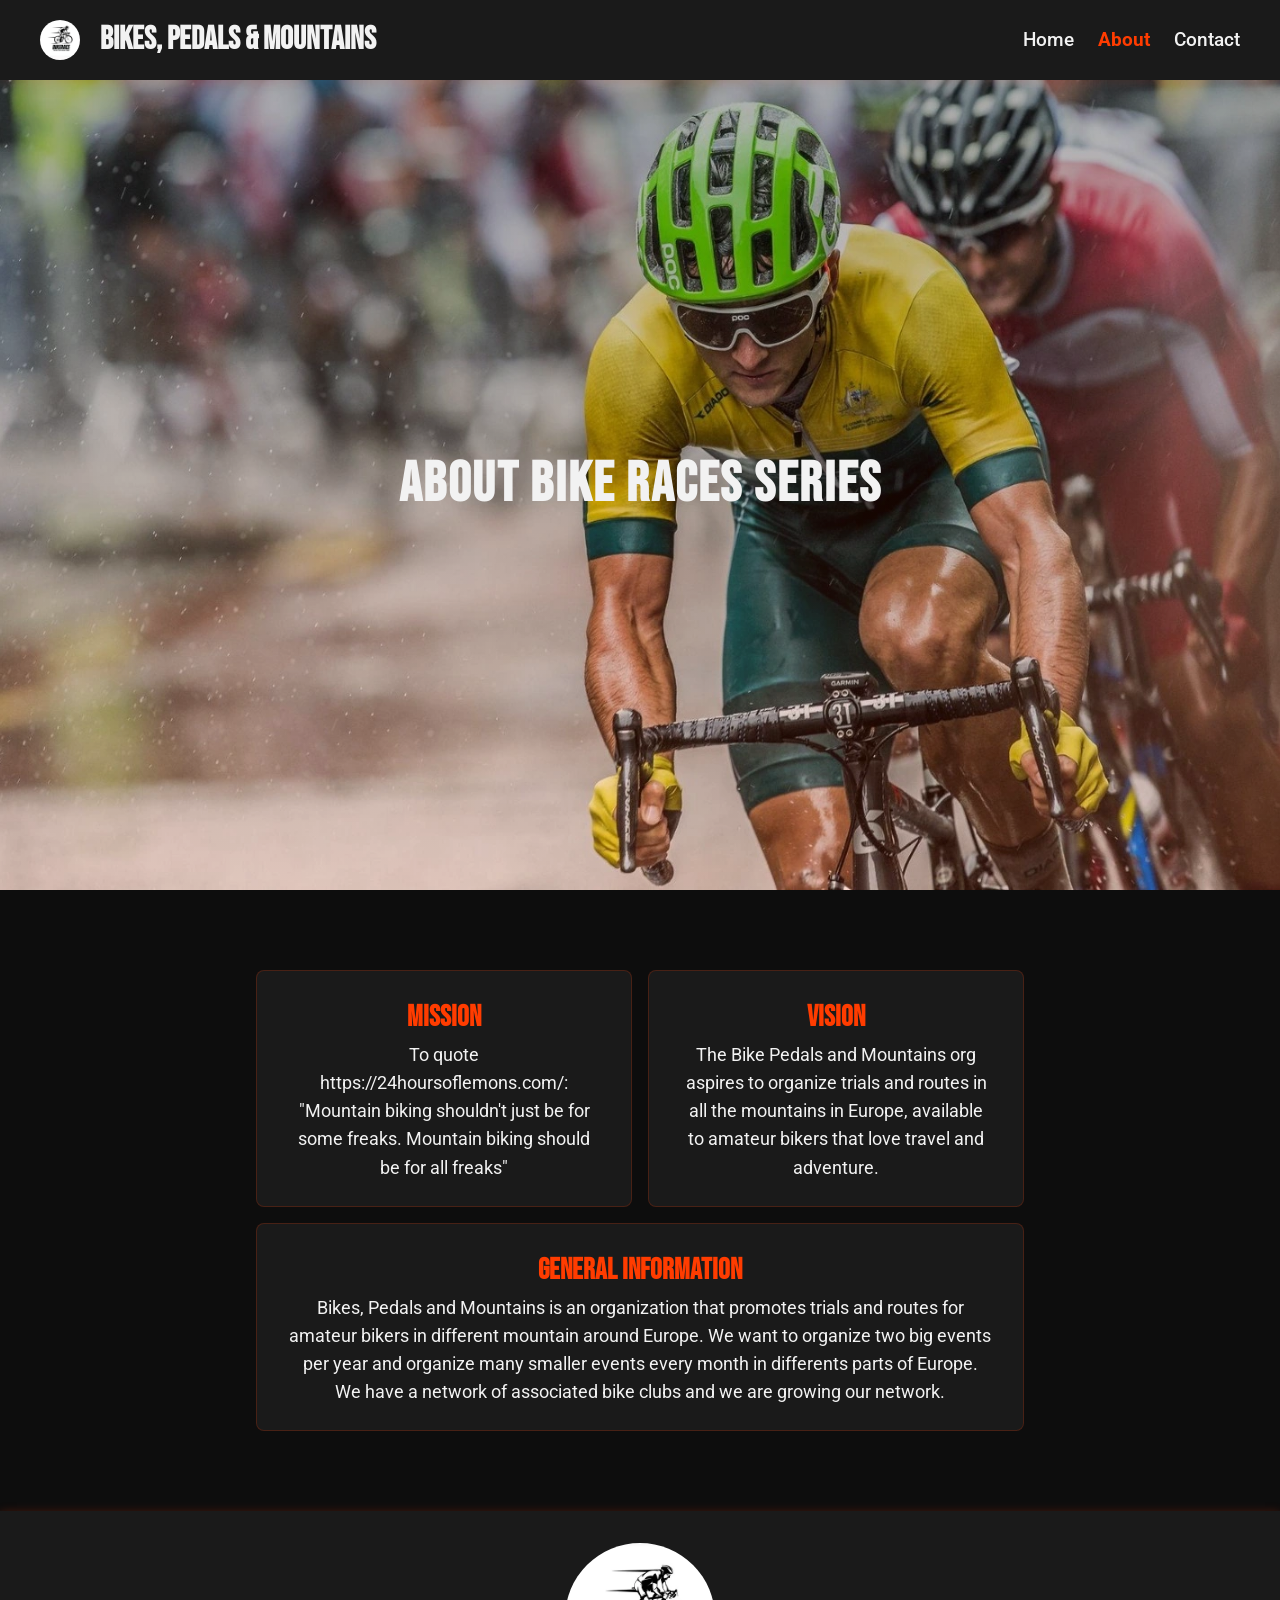
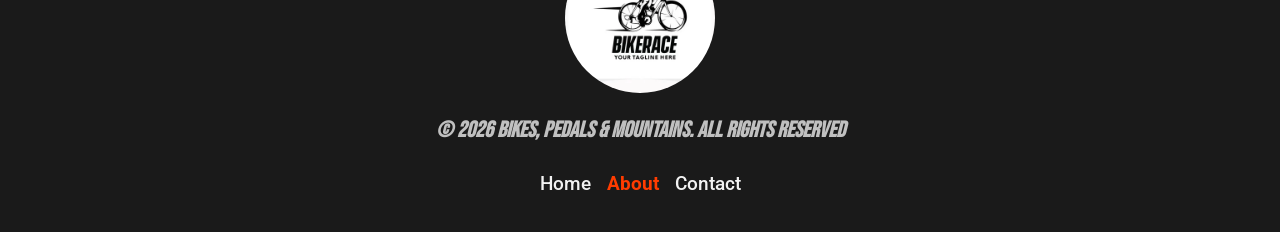
==== commit d2b3d270: "Añadiendo logo y correcciones de estilo" ====
--- a/about.html
+++ b/about.html
@@ -15,6 +15,7 @@
      <nav class="navbar">
         <div class="nav-container">
             <div class="nav-logo">
+                <img src="assets/logo.webp" alt="Bike Races Series Logo">
                 <a href="index.html" class="nav-title">Bikes, Pedals & Mountains</a>
             </div>
             <ul class="nav-menu">
--- a/styles/brs_3.css
+++ b/styles/brs_3.css
@@ -189,7 +189,6 @@
     font-size: clamp(2rem, 5vw, 3.5rem);
     font-family: var(--title-font);
     letter-spacing: 2px;
-    text-shadow: 0 0 20px rgba(255, 60, 0, 0.5);
  }
 
 .hero-container {
@@ -245,7 +244,6 @@
     font-size: clamp(2rem, 5vw, 3.5rem);
     font-family: var(--title-font);
     letter-spacing: 2px;
-    text-shadow: 0 0 20px rgba(255, 60, 0, 0.5);
 }
 
 .about-description {
@@ -295,7 +293,6 @@
     font-size: clamp(2rem, 5vw, 3.5rem);
     font-family: var(--title-font);
     letter-spacing: 2px;
-    text-shadow: 0 0 20px rgba(255, 60, 0, 0.5);
  }
 
  .contact-content {
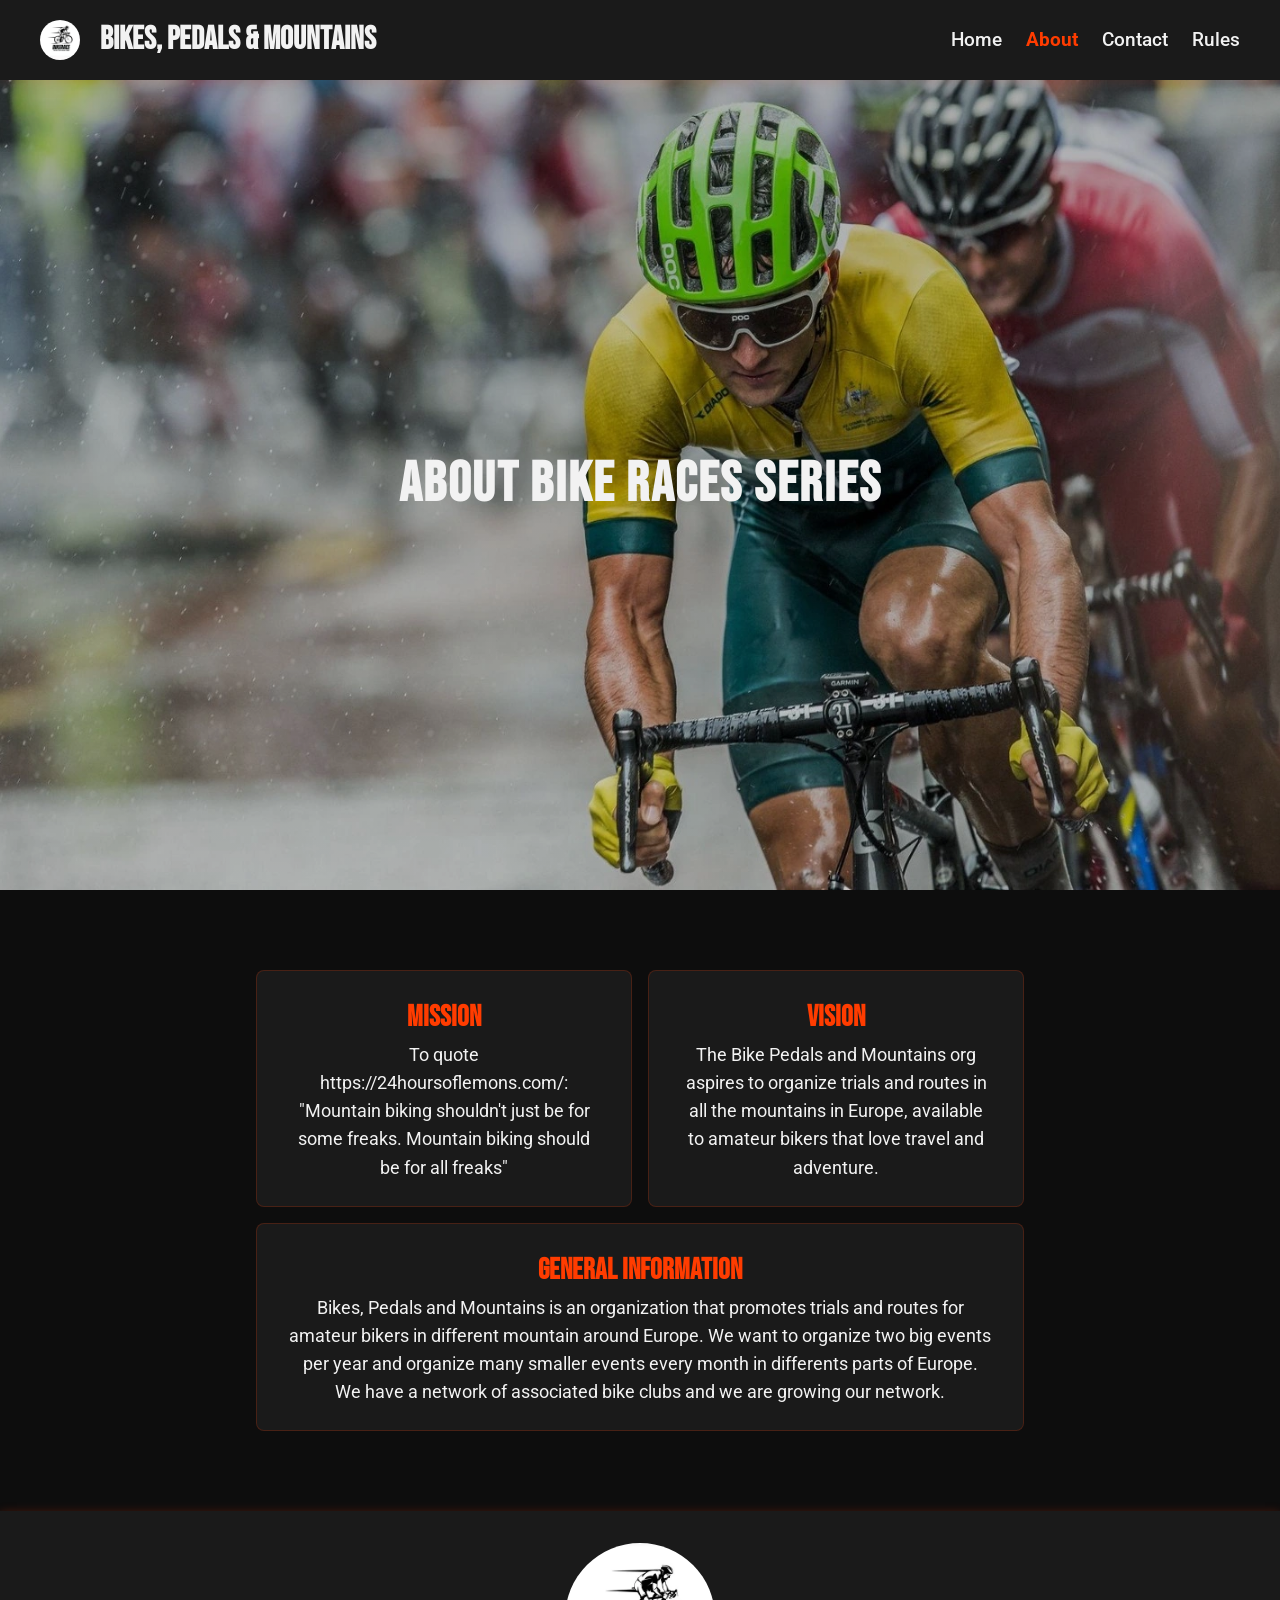
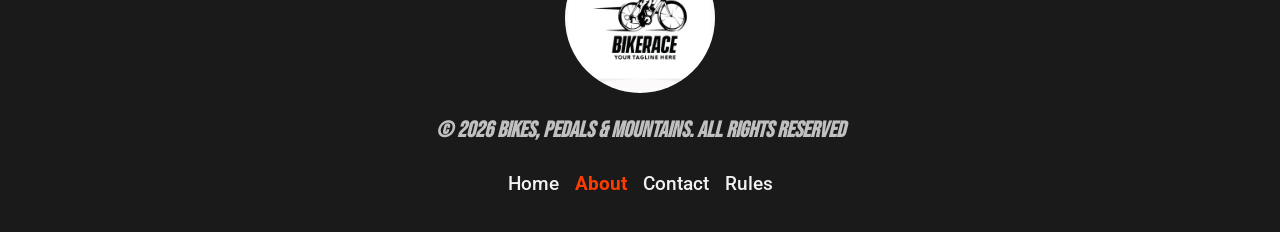
==== commit e0203ebb: "Añadiendo rules.html y sus estilos correspondientes" ====
--- a/about.html
+++ b/about.html
@@ -27,6 +27,9 @@
                 </li>
                 <li class="nav-item">
                     <a href="contact.html">Contact</a>
+                </li>
+                <li class="nav-item">
+                    <a href="rules.html">Rules</a>
                 </li>
             </ul>
         </div>
@@ -91,6 +94,9 @@
                 <li class="link-item">
                     <a href="contact.html">Contact</a>
                 </li>
+                <li class="link-item">
+                    <a href="rules.html">Rules</a>
+                </li>
             </ul>
         </div>
     </footer>
--- a/styles/brs_3.css
+++ b/styles/brs_3.css
@@ -174,7 +174,7 @@
     background:  linear-gradient(
         to bottom,
         rgba(0, 0, 0, 0.3),
-        rgba(255, 60, 0, 0.15)
+        rgba(0, 0, 0, 0.2)
     );
     z-index: 2;
  }
@@ -282,6 +282,7 @@
 
 .feature-text { font-size: 1.1rem; }
 
+/* Estilos contact.html */
 
 .contact-title {
     position: absolute;
@@ -317,4 +318,185 @@
 
  .email-contact:hover {
     border-bottom: 1px solid var(--primary-color);
- }+ }
+
+ /* Estilos rules.html */
+.rules-title {
+    position: absolute;
+    top: 50%;
+    left: 50%;
+    transform: translate(-50%, -50%);
+    z-index: 3;
+    color: var(--text-color);
+    font-size: clamp(2rem, 5vw, 3.5rem);
+    font-family: var(--title-font);
+    letter-spacing: 2px;
+ }
+
+.rules-section {
+   max-width: 900px;
+   margin: 0 auto;
+   padding: 0 2rem 4rem;
+}
+
+.rules-description {
+   display: flex;
+   flex-direction: column;
+   gap: 1rem;
+   margin: 3rem 0;
+   padding: 2rem 2.5rem;
+   background-color: var(--sections-color);
+   border-left: 4px solid var(--primary-color);
+   border-radius: 0 8px 8px 0;
+}
+
+.description {
+   color: var(--secondary-color);
+   font-size: 1.1rem;
+   line-height: 1.8;
+}
+
+.disclaimer {
+   color: var(--primary-color);
+   font-weight: 700;
+}
+
+.main-rules {
+   list-style: none;
+   display: flex;
+   flex-direction: column;
+   gap: 2rem;
+   counter-reset: main-counter;
+}
+
+.main-rule {
+   background-color: var(--sections-color);
+   border-radius: 8px;
+   overflow: hidden;
+   border: 1px solid rgba(255, 255, 255, 0.05);
+   transition: border-color 0.3s;
+}
+
+.main-rule:hover { border-color: rgba(255, 60, 0, 0.3); }
+
+.rule-title {
+   font-family: var(--title-font);
+   font-size: 1.6rem;
+   letter-spacing: 1.5px;
+   color: var(--text-color);
+   background: #222222;
+   padding: 1rem 1.5rem;
+   border-left: 5px solid var(--primary-color);
+   display: flex;
+   align-items: center;
+   gap: 0.75rem;
+}
+
+.main-rule { counter-increment: main-counter; }
+
+.rule-title::before {
+   content: counter(main-counter, decimal-leading-zero);
+   font-family: var(--title-font);
+   font-size: 1.2rem;
+   min-width: 2.5rem;
+   opacity: 0.9;
+}
+
+.sub-rules {
+   list-style: none;
+   padding: 1.25rem 1.5rem;
+   display: flex;
+   flex-direction: column;
+   gap: 0.75rem;
+}
+
+.sub-rule {
+   font-size: 1.3rem;
+   color: var(--secondary-color);
+   line-height: 1.7;
+}
+
+.sub-rule h3,
+.numered {
+   font-family: var(--body-font);
+   font-size: 1.1rem;
+   font-weight: 700;
+   color: var(--accent-color);
+   margin-bottom: 0.5rem;
+   text-transform: uppercase;
+   letter-spacing: 0.5px;
+}
+
+.sub-sub-rules {
+   list-style: none;
+   margin-top: 0.5rem;
+   margin-left: 1.25rem;
+   display: flex;
+   flex-direction: column;
+   gap: 0.4rem;
+   border-left: 2px solid rgba(255, 209, 0, 0.25);
+   padding-left: 1rem;
+}
+
+.sub-sub-rule {
+   font-size: 1rem;
+   color: var(--text-color);
+   line-height: 1.7;
+   position: relative;
+}
+
+.sub-sub-rule::before {
+   content: '-';
+   color: var(--primary-color);
+   margin-right: 0.5rem;
+   font-weight: 700;
+}
+
+.sub-sub-sub-rules {
+   list-style: none;
+   margin-top: 0.4rem;
+   margin-left: 1rem;
+   display: flex;
+   flex-direction: column;
+   gap: 0.3rem;
+   padding-left: 0.75rem;
+   border-left: 2px solid rgba(192, 192, 192, 0.15);
+}
+
+.sub-sub-sub-rule {
+   font-size: 0.95rem;
+   color: var(--secondary-color);
+   line-height: 1.6;
+   position: relative;
+}
+
+.sub-sub-sub-rule::before {
+   content: ',';
+   color: var(--accent-color);
+   margin-right: 0.5rem;
+   font-weight: 700;
+}
+
+.sub-sub-sub-rule-text {
+   margin-top: 0.25rem;
+   font-style: italic;
+   color: var(--secondary-color);
+   opacity: 0.8;
+   font-size: 0.9rem;
+}
+
+.bold {
+   font-weight: 700;
+   color: var(--text-color);
+}
+
+.rule-text {
+   font-size: 1rem;
+   color: var(--secondary-color);
+}
+
+.sub-rule-text {
+   font-size: 0.95rem;
+   color: var(--secondary-color);
+   margin-bottom: 0.5rem;
+}
